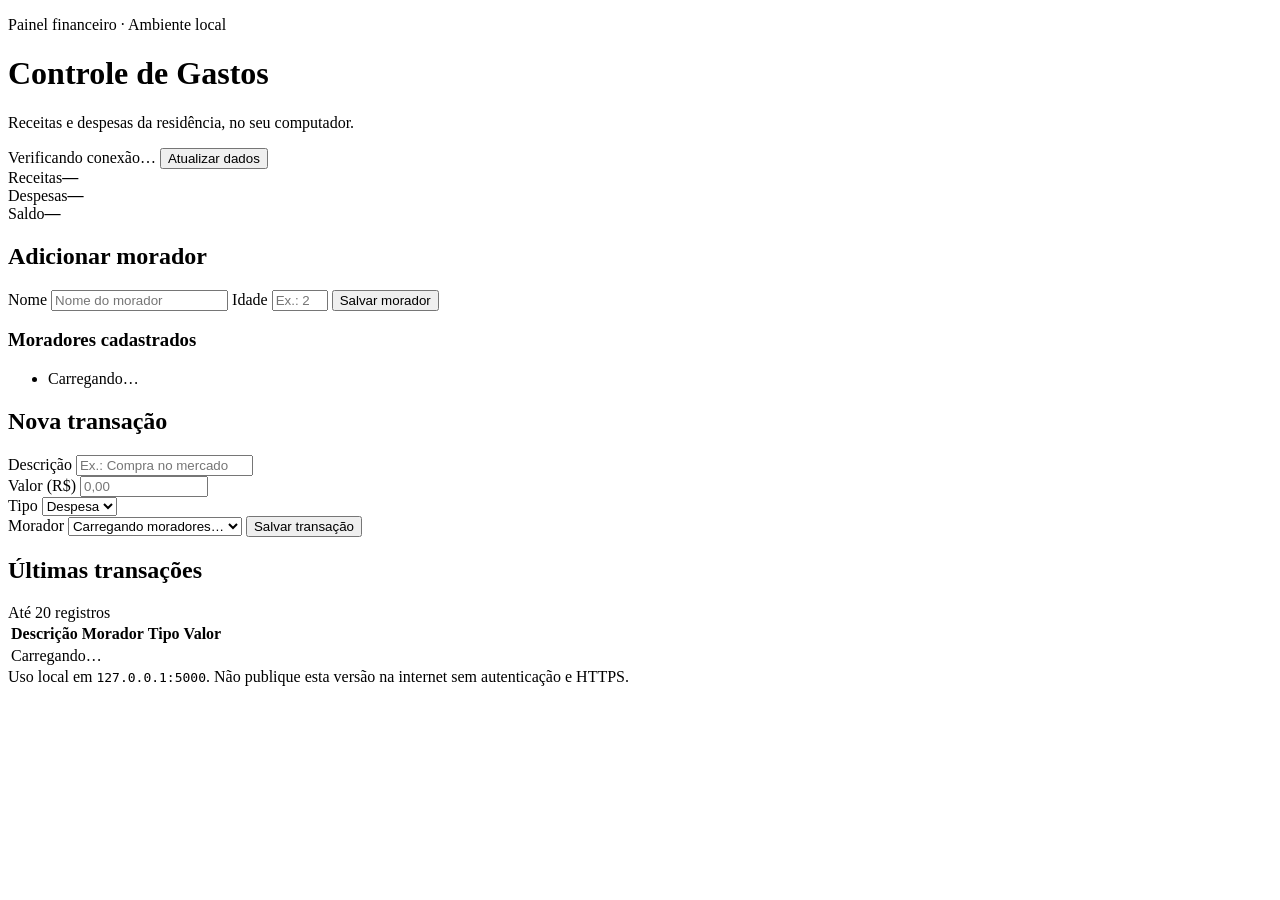
==== ControladorGastos/wwwroot/index.html @ 4b2939a7 "feat: add a working local browser dashboard for finances" ====
<!doctype html>
<html lang="pt-BR">
<head>
  <meta charset="UTF-8">
  <meta name="viewport" content="width=device-width, initial-scale=1">
  <meta name="color-scheme" content="light">
  <title>Controle de Gastos Residenciais</title>
  <link rel="stylesheet" href="/styles.css">
  <script src="/app.js" defer></script>
</head>
<body>
  <main class="shell">
    <header class="topbar">
      <div>
        <p class="eyebrow">Painel financeiro · Ambiente local</p>
        <h1>Controle de Gastos</h1>
        <p class="subtitle">Receitas e despesas da residência, no seu computador.</p>
      </div>
      <div class="connection">
        <span id="connection" class="status" role="status" aria-live="polite">Verificando conexão…</span>
        <button id="refresh" type="button" class="secondary">Atualizar dados</button>
      </div>
    </header>

    <p id="message" class="message" role="alert" hidden></p>

    <section class="metrics" aria-label="Resumo financeiro">
      <article class="metric"><span>Receitas</span><strong id="income">—</strong></article>
      <article class="metric"><span>Despesas</span><strong id="expenses">—</strong></article>
      <article class="metric"><span>Saldo</span><strong id="balance">—</strong></article>
    </section>

    <div class="columns">
      <section class="panel">
        <h2>Adicionar morador</h2>
        <form id="person-form">
          <label for="person-name">Nome</label>
          <input id="person-name" name="nome" maxlength="100" required placeholder="Nome do morador">
          <label for="person-age">Idade</label>
          <input id="person-age" name="idade" type="number" min="0" max="120" required placeholder="Ex.: 28">
          <button type="submit">Salvar morador</button>
        </form>
        <h3>Moradores cadastrados</h3>
        <ul id="people" class="people"><li>Carregando…</li></ul>
      </section>
      <section class="panel">
        <h2>Nova transação</h2>
        <form id="transaction-form">
          <label for="description">Descrição</label>
          <input id="description" name="descricao" maxlength="200" required placeholder="Ex.: Compra no mercado">
          <div class="form-grid">
            <div>
              <label for="amount">Valor (R$)</label>
              <input id="amount" name="valor" type="number" min="0.01" max="100000000" step="0.01" required placeholder="0,00">
            </div>
            <div>
              <label for="type">Tipo</label>
              <select id="type" name="tipo"><option value="DESPESA">Despesa</option><option value="RECEITA">Receita</option></select>
            </div>
          </div>
          <label for="person">Morador</label>
          <select id="person" name="pessoaId" required><option value="">Carregando moradores…</option></select>
          <button type="submit">Salvar transação</button>
        </form>
      </section>
    </div>

    <section class="panel history">
      <div class="section-heading"><h2>Últimas transações</h2><span>Até 20 registros</span></div>
      <div class="table-wrap">
        <table>
          <thead><tr><th>Descrição</th><th>Morador</th><th>Tipo</th><th>Valor</th></tr></thead>
          <tbody id="transactions"><tr><td colspan="4">Carregando…</td></tr></tbody>
        </table>
      </div>
    </section>
    <footer>Uso local em <code>127.0.0.1:5000</code>. Não publique esta versão na internet sem autenticação e HTTPS.</footer>
  </main>
</body>
</html>
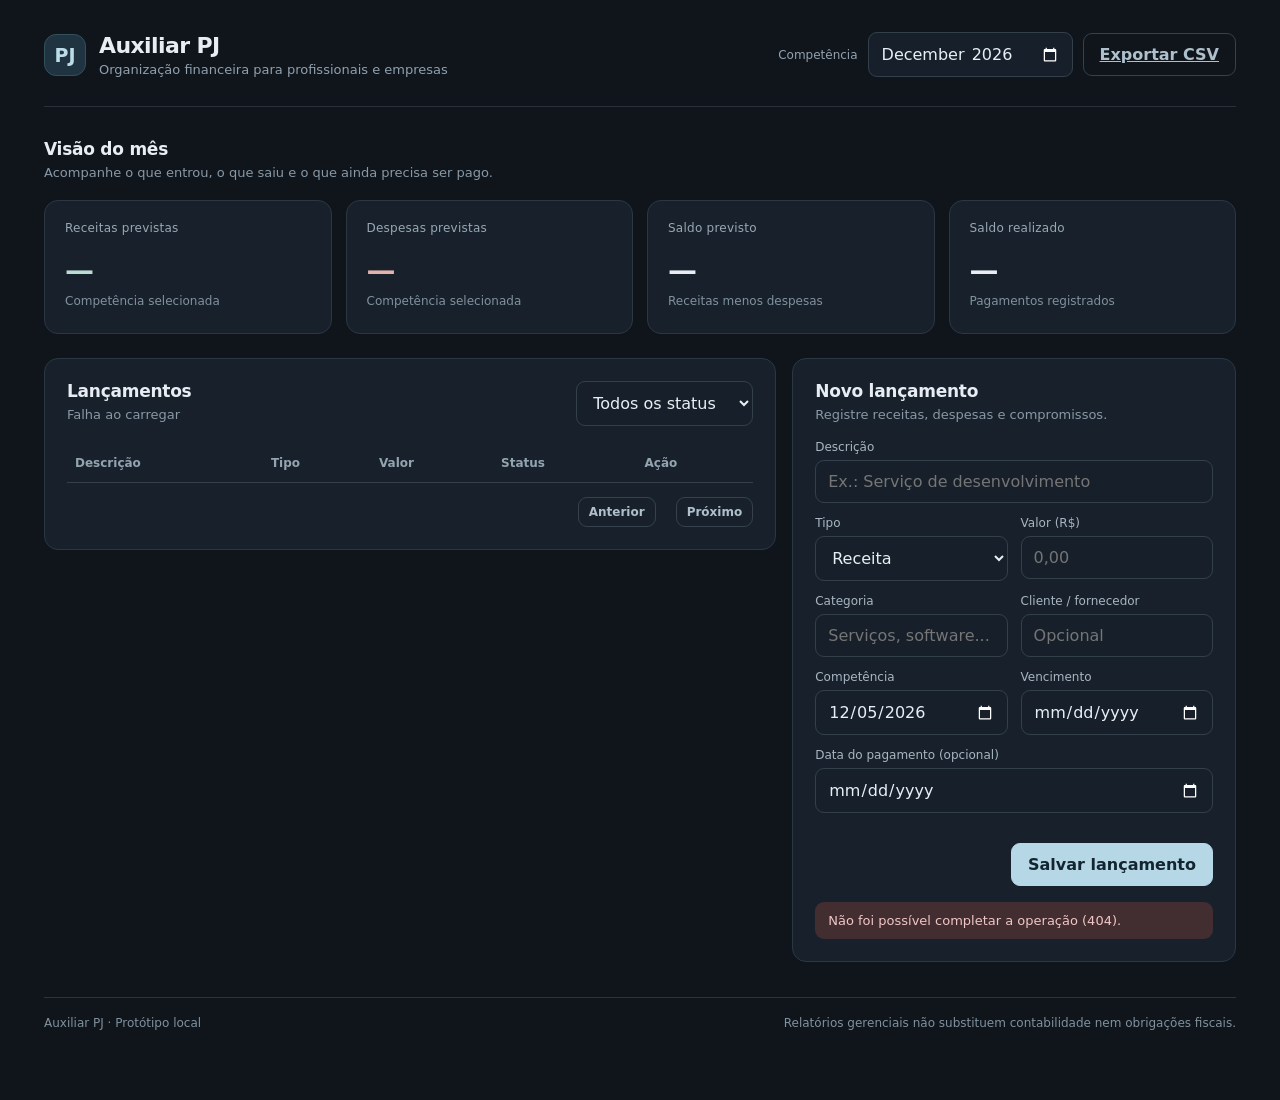
==== commit 6e1a2b86: "feat(pj): adicionar dashboard local responsivo" ====
--- a/ControladorGastos/wwwroot/index.html
+++ b/ControladorGastos/wwwroot/index.html
@@ -1,80 +1,230 @@
 <!doctype html>
 <html lang="pt-BR">
 <head>
-  <meta charset="UTF-8">
-  <meta name="viewport" content="width=device-width, initial-scale=1">
-  <meta name="color-scheme" content="light">
-  <title>Controle de Gastos Residenciais</title>
-  <link rel="stylesheet" href="/styles.css">
-  <script src="/app.js" defer></script>
+  <meta charset="utf-8" />
+  <meta name="viewport" content="width=device-width, initial-scale=1" />
+  <meta name="color-scheme" content="dark" />
+  <title>Auxiliar PJ | Gestão financeira</title>
+  <style>
+    :root { color-scheme: dark; font-family: Inter, "Segoe UI", system-ui, sans-serif;
+      background:#10151c; color:#e7edf2; }
+    * { box-sizing:border-box }
+    body { margin:0; min-height:100vh; }
+    button, input, select { font:inherit; }
+    button { cursor:pointer }
+    .shell { max-width:1240px; padding:32px 24px 70px; margin:auto; }
+    .top { display:flex; justify-content:space-between; gap:24px; align-items:center; flex-wrap:wrap; padding-bottom:29px; border-bottom:1px solid #29313b; }
+    .brand { display:flex; align-items:center; gap:13px; }
+    .mark { height:42px; width:42px; display:grid; place-items:center; border-radius:12px; font-size:19px; font-weight:800; color:#bcdce9; background:#203340; border:1px solid #33505d; }
+    h1 { font-size:22px; font-weight:650; margin:0; letter-spacing:-.6px; }
+    .sub { margin:4px 0 0; font-size:13px; color:#91a0ae; }
+    .controls { display:flex; gap:10px; flex-wrap:wrap; align-items:center; }
+    select, input { border:1px solid #33404c; border-radius:9px; background:#17202a; color:#e8eef5; padding:11px 12px; min-width:0; outline:none; }
+    select:focus, input:focus { border-color:#79a6bc; }
+    select { padding-right:20px; }
+    .btn { border:1px solid #385060; background:#22323d; color:#d5ebf5; padding:11px 16px; border-radius:9px; font-weight:600; }
+    .btn:hover { background:#2a4050; }
+    .btn.primary { background:#b5d7e6; color:#142532; border-color:#b5d7e6; }
+    .btn.primary:hover { background:#d2eaf5; }
+    .btn.ghost { background:transparent; border-color:#35414c; color:#aec0cc; }
+    .btn.small { padding:7px 10px; font-size:12px; white-space:nowrap; }
+    .intro { display:flex; justify-content:space-between; align-items:flex-start; gap:12px; flex-wrap:wrap; margin:32px 0 20px; }
+    h2 { font-size:17px; font-weight:620; margin:0; letter-spacing:-.25px; }
+    .hint { font-size:13px; color:#8898a6; margin:6px 0 0; }
+    .cards { display:grid; grid-template-columns:repeat(4,minmax(0,1fr)); gap:14px; }
+    .card { background:#18212b; border:1px solid #2c3742; border-radius:14px; padding:20px; min-height:134px; }
+    .eyebrow { font-size:12px; color:#97a8b5; letter-spacing:.02em; }
+    .amount { margin:18px 0 7px; font-size:clamp(20px,2.4vw,29px); font-weight:650; letter-spacing:-1px; font-variant-numeric:tabular-nums; word-break:break-word; }
+    .positive { color:#bbdcd1; }
+    .negative { color:#e1b2ae; }
+    .smallnote { color:#7f919f; font-size:12px; }
+    .layout { display:grid; grid-template-columns:1.65fr 1fr; gap:16px; margin-top:24px; align-items:start; }
+    .panel { background:#18212b; border:1px solid #2b3743; border-radius:14px; padding:22px; min-width:0; }
+    .panel-head { display:flex; align-items:start; justify-content:space-between; gap:12px; margin-bottom:18px; flex-wrap:wrap; }
+    .scroll { overflow-x:auto; }
+    table { width:100%; border-collapse:collapse; font-size:13px; }
+    th { text-align:left; color:#93a4b1; padding:12px 8px; font-size:12px; font-weight:550; border-bottom:1px solid #35404b; }
+    td { padding:15px 8px; border-bottom:1px solid #293440; vertical-align:middle; }
+    tbody tr:last-child td { border-bottom:0 }
+    .muted { font-size:12px; color:#92a1af; }
+    .desc { font-weight:590; }
+    .tag { padding:5px 9px; border:1px solid #40515e; border-radius:100px; display:inline-block; font-size:11px; color:#b1c5d0; }
+    .tag.pago { color:#afd8c6; border-color:#3e6457; }
+    .tag.atrasado { color:#e8b6b2; border-color:#72524e; }
+    .form { display:grid; grid-template-columns:1fr 1fr; gap:13px; }
+    .field { display:flex; flex-direction:column; gap:6px; min-width:0; }
+    .field label { font-size:12px; color:#a7b6c2; }
+    .field input, .field select { width:100%; }
+    .full { grid-column:1 / -1; }
+    .form-actions { display:flex; justify-content:flex-end; margin-top:17px; }
+    .empty { text-align:center; padding:42px 10px; color:#9aabb6; font-size:14px; }
+    .notice { margin-top:16px; padding:11px 13px; font-size:13px; border-radius:9px; background:#243340; color:#bcd9e8; display:none; }
+    .notice.error { display:block; background:#422d30; color:#f1c6c6; }
+    .notice.success { display:block; }
+    .footer { border-top:1px solid #283441; margin-top:35px; padding-top:18px; display:flex; justify-content:space-between; flex-wrap:wrap; gap:12px; color:#7f919e; font-size:12px; }
+    @media(max-width:900px) { .cards { grid-template-columns:repeat(2,1fr); } .layout { grid-template-columns:1fr; } }
+    @media(max-width:560px) { .shell { padding:20px 14px 50px; } .cards { grid-template-columns:1fr; } .form { grid-template-columns:1fr; } .top { align-items:stretch } .controls { justify-content:space-between; } }
+  </style>
 </head>
 <body>
   <main class="shell">
-    <header class="topbar">
-      <div>
-        <p class="eyebrow">Painel financeiro · Ambiente local</p>
-        <h1>Controle de Gastos</h1>
-        <p class="subtitle">Receitas e despesas da residência, no seu computador.</p>
-      </div>
-      <div class="connection">
-        <span id="connection" class="status" role="status" aria-live="polite">Verificando conexão…</span>
-        <button id="refresh" type="button" class="secondary">Atualizar dados</button>
+    <header class="top">
+      <div class="brand"><div class="mark">PJ</div><div>
+        <h1>Auxiliar PJ</h1><p class="sub">Organização financeira para profissionais e empresas</p>
+      </div></div>
+      <div class="controls">
+        <label class="muted" for="periodo">Competência</label>
+        <input id="periodo" type="month" aria-label="Mês de competência" />
+        <a class="btn ghost" id="exportar" href="/api/pj/exportar.csv">Exportar CSV</a>
       </div>
     </header>
 
-    <p id="message" class="message" role="alert" hidden></p>
-
-    <section class="metrics" aria-label="Resumo financeiro">
-      <article class="metric"><span>Receitas</span><strong id="income">—</strong></article>
-      <article class="metric"><span>Despesas</span><strong id="expenses">—</strong></article>
-      <article class="metric"><span>Saldo</span><strong id="balance">—</strong></article>
+    <div class="intro"><div><h2>Visão do mês</h2><p class="hint">Acompanhe o que entrou, o que saiu e o que ainda precisa ser pago.</p></div></div>
+    <section class="cards" aria-label="Indicadores financeiros">
+      <div class="card"><div class="eyebrow">Receitas previstas</div><div id="receitas" class="amount positive">—</div><div class="smallnote">Competência selecionada</div></div>
+      <div class="card"><div class="eyebrow">Despesas previstas</div><div id="despesas" class="amount negative">—</div><div class="smallnote">Competência selecionada</div></div>
+      <div class="card"><div class="eyebrow">Saldo previsto</div><div id="saldo" class="amount">—</div><div class="smallnote">Receitas menos despesas</div></div>
+      <div class="card"><div class="eyebrow">Saldo realizado</div><div id="realizado" class="amount">—</div><div id="pendencias" class="smallnote">Pagamentos registrados</div></div>
     </section>
 
-    <div class="columns">
-      <section class="panel">
-        <h2>Adicionar morador</h2>
-        <form id="person-form">
-          <label for="person-name">Nome</label>
-          <input id="person-name" name="nome" maxlength="100" required placeholder="Nome do morador">
-          <label for="person-age">Idade</label>
-          <input id="person-age" name="idade" type="number" min="0" max="120" required placeholder="Ex.: 28">
-          <button type="submit">Salvar morador</button>
+    <section class="layout">
+      <article class="panel">
+        <div class="panel-head"><div><h2>Lançamentos</h2><p class="hint" id="contagem">Carregando...</p></div>
+          <select id="filtro" aria-label="Filtrar lançamentos">
+            <option value="">Todos os status</option>
+            <option value="PENDENTE">Pendentes</option>
+            <option value="ATRASADO">Atrasados</option>
+            <option value="PAGO">Pagos</option>
+          </select>
+        </div>
+        <div class="scroll">
+          <table>
+            <thead><tr><th>Descrição</th><th>Tipo</th><th>Valor</th><th>Status</th><th>Ação</th></tr></thead>
+            <tbody id="tabela"></tbody>
+          </table>
+        </div>
+        <div id="vazio" class="empty" hidden>Nenhum lançamento neste período.</div>
+        <div class="controls" style="justify-content:flex-end;margin-top:14px">
+          <button id="anterior" class="btn small ghost" type="button">Anterior</button>
+          <span class="muted" id="paginacao"></span>
+          <button id="proximo" class="btn small ghost" type="button">Próximo</button>
+        </div>
+      </article>
+
+      <article class="panel">
+        <div class="panel-head"><div><h2>Novo lançamento</h2><p class="hint">Registre receitas, despesas e compromissos.</p></div></div>
+        <form id="form" class="form">
+          <div class="field full"><label for="descricao">Descrição</label><input id="descricao" maxlength="200" required placeholder="Ex.: Serviço de desenvolvimento" /></div>
+          <div class="field"><label for="tipo">Tipo</label><select id="tipo"><option value="RECEITA">Receita</option><option value="DESPESA">Despesa</option></select></div>
+          <div class="field"><label for="valor">Valor (R$)</label><input id="valor" type="number" step="0.01" min="0.01" max="100000000" required placeholder="0,00" /></div>
+          <div class="field"><label for="categoria">Categoria</label><input id="categoria" maxlength="80" required placeholder="Serviços, software..." /></div>
+          <div class="field"><label for="contraparte">Cliente / fornecedor</label><input id="contraparte" maxlength="120" placeholder="Opcional" /></div>
+          <div class="field"><label for="competencia">Competência</label><input id="competencia" type="date" required /></div>
+          <div class="field"><label for="vencimento">Vencimento</label><input id="vencimento" type="date" /></div>
+          <div class="field full"><label for="pagamento">Data do pagamento (opcional)</label><input id="pagamento" type="date" /></div>
+          <div class="form-actions full"><button class="btn primary" type="submit">Salvar lançamento</button></div>
         </form>
-        <h3>Moradores cadastrados</h3>
-        <ul id="people" class="people"><li>Carregando…</li></ul>
-      </section>
-      <section class="panel">
-        <h2>Nova transação</h2>
-        <form id="transaction-form">
-          <label for="description">Descrição</label>
-          <input id="description" name="descricao" maxlength="200" required placeholder="Ex.: Compra no mercado">
-          <div class="form-grid">
-            <div>
-              <label for="amount">Valor (R$)</label>
-              <input id="amount" name="valor" type="number" min="0.01" max="100000000" step="0.01" required placeholder="0,00">
-            </div>
-            <div>
-              <label for="type">Tipo</label>
-              <select id="type" name="tipo"><option value="DESPESA">Despesa</option><option value="RECEITA">Receita</option></select>
-            </div>
-          </div>
-          <label for="person">Morador</label>
-          <select id="person" name="pessoaId" required><option value="">Carregando moradores…</option></select>
-          <button type="submit">Salvar transação</button>
-        </form>
-      </section>
-    </div>
-
-    <section class="panel history">
-      <div class="section-heading"><h2>Últimas transações</h2><span>Até 20 registros</span></div>
-      <div class="table-wrap">
-        <table>
-          <thead><tr><th>Descrição</th><th>Morador</th><th>Tipo</th><th>Valor</th></tr></thead>
-          <tbody id="transactions"><tr><td colspan="4">Carregando…</td></tr></tbody>
-        </table>
-      </div>
+        <div id="notice" class="notice" role="status" aria-live="polite"></div>
+      </article>
     </section>
-    <footer>Uso local em <code>127.0.0.1:5000</code>. Não publique esta versão na internet sem autenticação e HTTPS.</footer>
+
+    <footer class="footer"><span>Auxiliar PJ · Protótipo local</span><span>Relatórios gerenciais não substituem contabilidade nem obrigações fiscais.</span></footer>
   </main>
+  <script>
+    (() => {
+      const $ = id => document.getElementById(id);
+      const money = value => new Intl.NumberFormat('pt-BR', {style:'currency',currency:'BRL'}).format(Number(value || 0));
+      const today = new Date();
+      const localDate = new Date(today.getTime() - today.getTimezoneOffset() * 60000).toISOString().slice(0, 10);
+      $('periodo').value = localDate.slice(0, 7);
+      $('competencia').value = localDate;
+      let page = 1, total = 0, limit = 10;
+      const period = () => { const [ano, mes] = $('periodo').value.split('-'); return {ano, mes}; };
+      const qs = () => { const {ano, mes} = period(); return new URLSearchParams({ano, mes}); };
+      function notify(message, error=false) {
+        const el=$('notice'); el.textContent=message; el.className='notice '+(error?'error':'success');
+      }
+      async function request(url, options) {
+        const res = await fetch(url, options);
+        if (!res.ok) {
+          const body = await res.json().catch(() => ({}));
+          throw new Error(body.error || 'Não foi possível completar a operação ('+res.status+').');
+        }
+        if (res.status===204) return null;
+        return res.json();
+      }
+      function cell(tr, text, cls='') {
+        const td=document.createElement('td'); td.textContent=String(text??''); if(cls) td.className=cls; tr.append(td); return td;
+      }
+      function row(item) {
+        const tr=document.createElement('tr');
+        const descr=cell(tr,item.descricao,'desc');
+        if(item.contraparte) {
+          const sub=document.createElement('div'); sub.className='muted'; sub.textContent=item.contraparte; descr.append(sub);
+        }
+        cell(tr,item.tipo==='RECEITA'?'Receita':'Despesa');
+        cell(tr,money(item.valor));
+        const status=cell(tr,'');
+        const tag=document.createElement('span'); tag.className='tag '+item.status.toLowerCase(); tag.textContent=item.status; status.append(tag);
+        const action=cell(tr,'');
+        const btn=document.createElement('button'); btn.type='button'; btn.className='btn small ghost';
+        btn.textContent=item.status==='PAGO'?'Reabrir':'Marcar pago';
+        btn.addEventListener('click',async()=>{
+          btn.disabled=true;
+          try {
+            await request('/api/pj/lancamentos/'+item.id+'/pagamento',{
+              method:'PUT',headers:{'Content-Type':'application/json'},
+              body:JSON.stringify({dataPagamento:item.status==='PAGO'?null:localDate})
+            });
+            await load();
+          }catch(e){notify(e.message,true);}finally{btn.disabled=false;}
+        });
+        action.append(btn);
+        return tr;
+      }
+      async function load(){
+        try {
+          const filter=$('filtro').value, params=qs(); params.set('page',page); params.set('limit',limit);
+          if(filter) params.set('status',filter);
+          const [summary,data]=await Promise.all([
+            request('/api/pj/resumo?'+qs()),request('/api/pj/lancamentos?'+params)
+          ]);
+          $('receitas').textContent=money(summary.receitasPrevistas);
+          $('despesas').textContent=money(summary.despesasPrevistas);
+          $('saldo').textContent=money(summary.saldoPrevisto);
+          $('realizado').textContent=money(summary.saldoRealizado);
+          $('pendencias').textContent=summary.quantidadeAtrasada+' compromisso(s) em atraso';
+          total=data.total;
+          $('tabela').replaceChildren(...data.items.map(row));
+          $('contagem').textContent=total+' lançamento(s) encontrado(s)';
+          $('vazio').hidden=total!==0;
+          $('anterior').disabled=page<=1;
+          $('proximo').disabled=page*limit>=total;
+          $('paginacao').textContent='Página '+page+' de '+Math.max(1,Math.ceil(total/limit));
+          $('exportar').href='/api/pj/exportar.csv?'+qs();
+        }catch(e){notify(e.message,true);$('contagem').textContent='Falha ao carregar';}
+      }
+      $('periodo').addEventListener('change',()=>{page=1; load();});
+      $('filtro').addEventListener('change',()=>{page=1; load();});
+      $('anterior').addEventListener('click',()=>{if(page>1){page--;load();}});
+      $('proximo').addEventListener('click',()=>{if(page*limit<total){page++;load();}});
+      $('form').addEventListener('submit',async e=>{
+        e.preventDefault();
+        const btn=e.submitter; btn.disabled=true;
+        const body={
+          descricao:$('descricao').value, tipo:$('tipo').value,
+          categoria:$('categoria').value,contraparte:$('contraparte').value,
+          valor:Number($('valor').value), competencia:$('competencia').value,
+          vencimento:$('vencimento').value||null, dataPagamento:$('pagamento').value||null
+        };
+        try{
+          await request('/api/pj/lancamentos',{method:'POST',headers:{'Content-Type':'application/json'},body:JSON.stringify(body)});
+          $('form').reset(); $('competencia').value=localDate; page=1;
+          notify('Lançamento salvo com sucesso.'); await load();
+        }catch(error){notify(error.message,true);}finally{btn.disabled=false;}
+      });
+      load();
+    })();
+  </script>
 </body>
-</html>+</html>
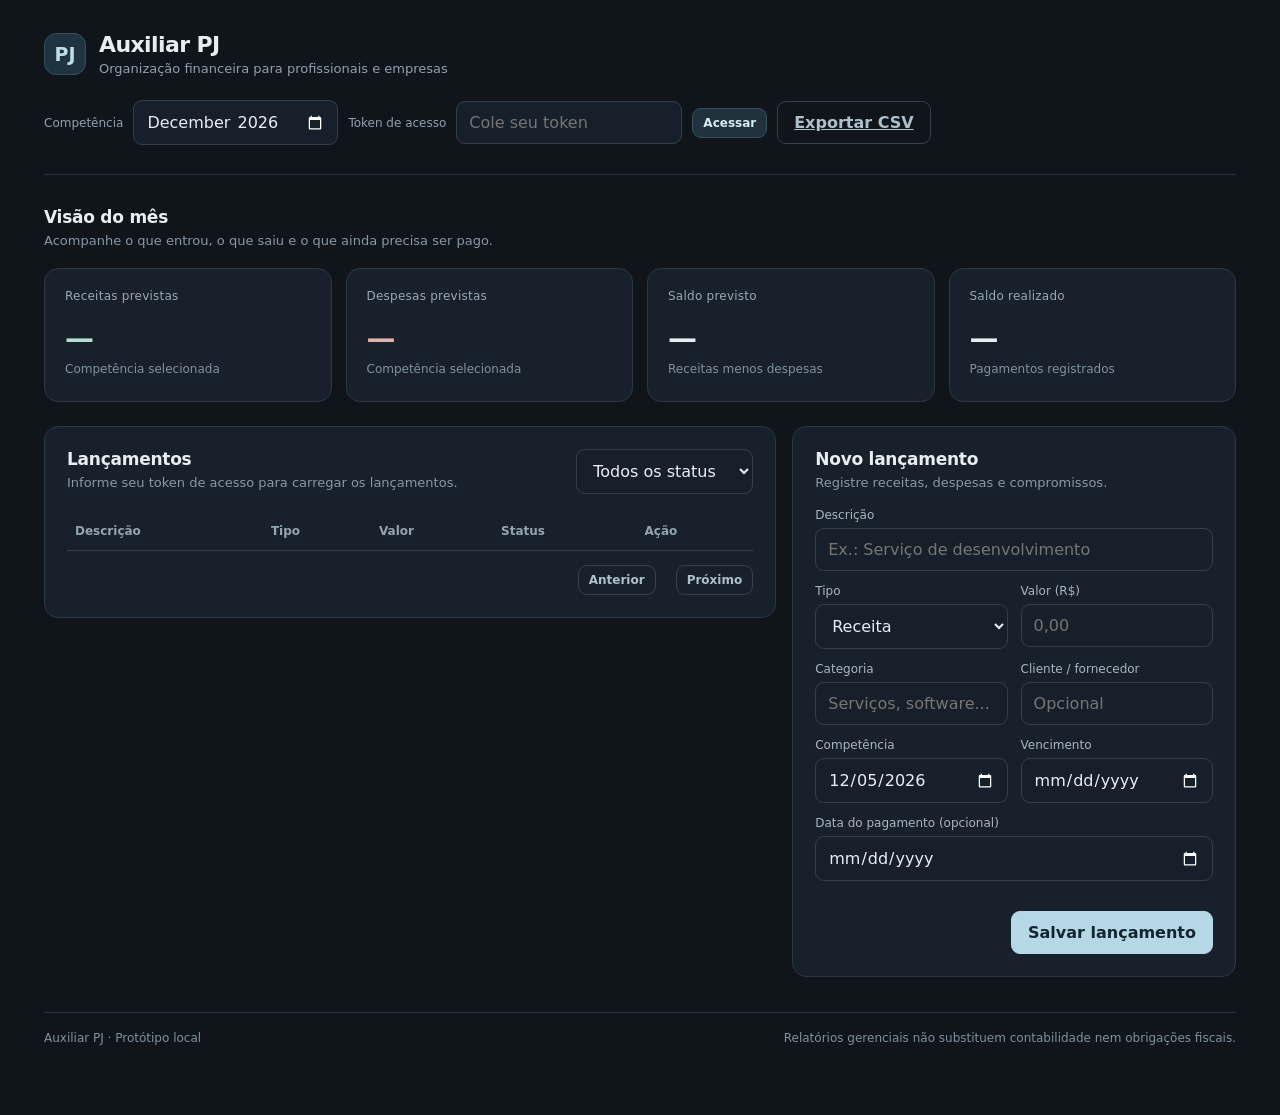
==== commit ac72cb5c: "feat: authorize finance dashboard requests with in-memory token" ====
--- a/ControladorGastos/wwwroot/index.html
+++ b/ControladorGastos/wwwroot/index.html
@@ -75,6 +75,9 @@
       <div class="controls">
         <label class="muted" for="periodo">Competência</label>
         <input id="periodo" type="month" aria-label="Mês de competência" />
+        <label class="muted" for="access-token">Token de acesso</label>
+        <input id="access-token" type="password" autocomplete="off" placeholder="Cole seu token" aria-label="Token de acesso" />
+        <button id="authorize" class="btn small" type="button">Acessar</button>
         <a class="btn ghost" id="exportar" href="/api/pj/exportar.csv">Exportar CSV</a>
       </div>
     </header>
@@ -139,13 +142,18 @@
       $('periodo').value = localDate.slice(0, 7);
       $('competencia').value = localDate;
       let page = 1, total = 0, limit = 10;
+      let accessToken = ''; // Apenas em memória; nunca salvo em localStorage.
       const period = () => { const [ano, mes] = $('periodo').value.split('-'); return {ano, mes}; };
       const qs = () => { const {ano, mes} = period(); return new URLSearchParams({ano, mes}); };
       function notify(message, error=false) {
         const el=$('notice'); el.textContent=message; el.className='notice '+(error?'error':'success');
       }
       async function request(url, options) {
-        const res = await fetch(url, options);
+        if (!accessToken) throw new Error('Informe o token de acesso antes de continuar.');
+        const res = await fetch(url, {
+          ...options,
+          headers: { ...(options?.headers || {}), Authorization: 'Bearer ' + accessToken }
+        });
         if (!res.ok) {
           const body = await res.json().catch(() => ({}));
           throw new Error(body.error || 'Não foi possível completar a operação ('+res.status+').');
@@ -174,7 +182,7 @@
           try {
             await request('/api/pj/lancamentos/'+item.id+'/pagamento',{
               method:'PUT',headers:{'Content-Type':'application/json'},
-              body:JSON.stringify({dataPagamento:item.status==='PAGO'?null:localDate})
+              body:JSON.stringify({dataPagamento:item.status==='PAGO'?null:(localDate+'T00:00:00')})
             });
             await load();
           }catch(e){notify(e.message,true);}finally{btn.disabled=false;}
@@ -204,6 +212,32 @@
           $('exportar').href='/api/pj/exportar.csv?'+qs();
         }catch(e){notify(e.message,true);$('contagem').textContent='Falha ao carregar';}
       }
+      $('authorize').addEventListener('click', () => {
+        accessToken = $('access-token').value.trim();
+        $('access-token').value = '';
+        if (!accessToken) { notify('Informe um token de acesso válido.', true); return; }
+        page = 1;
+        load();
+      });
+      $('access-token').addEventListener('keydown', event => {
+        if (event.key === 'Enter') { event.preventDefault(); $('authorize').click(); }
+      });
+      $('exportar').addEventListener('click', async event => {
+        event.preventDefault();
+        if (!accessToken) { notify('Informe o token antes de exportar.', true); return; }
+        try {
+          const response = await fetch($('exportar').href, { headers: { Authorization: 'Bearer ' + accessToken } });
+          if (!response.ok) throw new Error('Exportação não autorizada (' + response.status + ').');
+          const fileUrl = URL.createObjectURL(await response.blob());
+          const anchor = document.createElement('a');
+          anchor.href = fileUrl;
+          anchor.download = 'lancamentos-pj.csv';
+          document.body.append(anchor);
+          anchor.click();
+          anchor.remove();
+          setTimeout(() => URL.revokeObjectURL(fileUrl), 1000);
+        } catch (error) { notify(error.message, true); }
+      });
       $('periodo').addEventListener('change',()=>{page=1; load();});
       $('filtro').addEventListener('change',()=>{page=1; load();});
       $('anterior').addEventListener('click',()=>{if(page>1){page--;load();}});
@@ -214,8 +248,9 @@
         const body={
           descricao:$('descricao').value, tipo:$('tipo').value,
           categoria:$('categoria').value,contraparte:$('contraparte').value,
-          valor:Number($('valor').value), competencia:$('competencia').value,
-          vencimento:$('vencimento').value||null, dataPagamento:$('pagamento').value||null
+          valor:Number($('valor').value), competencia:$('competencia').value+'T00:00:00',
+          vencimento:$('vencimento').value?$('vencimento').value+'T00:00:00':null,
+          dataPagamento:$('pagamento').value?$('pagamento').value+'T00:00:00':null
         };
         try{
           await request('/api/pj/lancamentos',{method:'POST',headers:{'Content-Type':'application/json'},body:JSON.stringify(body)});
@@ -223,7 +258,7 @@
           notify('Lançamento salvo com sucesso.'); await load();
         }catch(error){notify(error.message,true);}finally{btn.disabled=false;}
       });
-      load();
+      $('contagem').textContent = 'Informe seu token de acesso para carregar os lançamentos.';
     })();
   </script>
 </body>
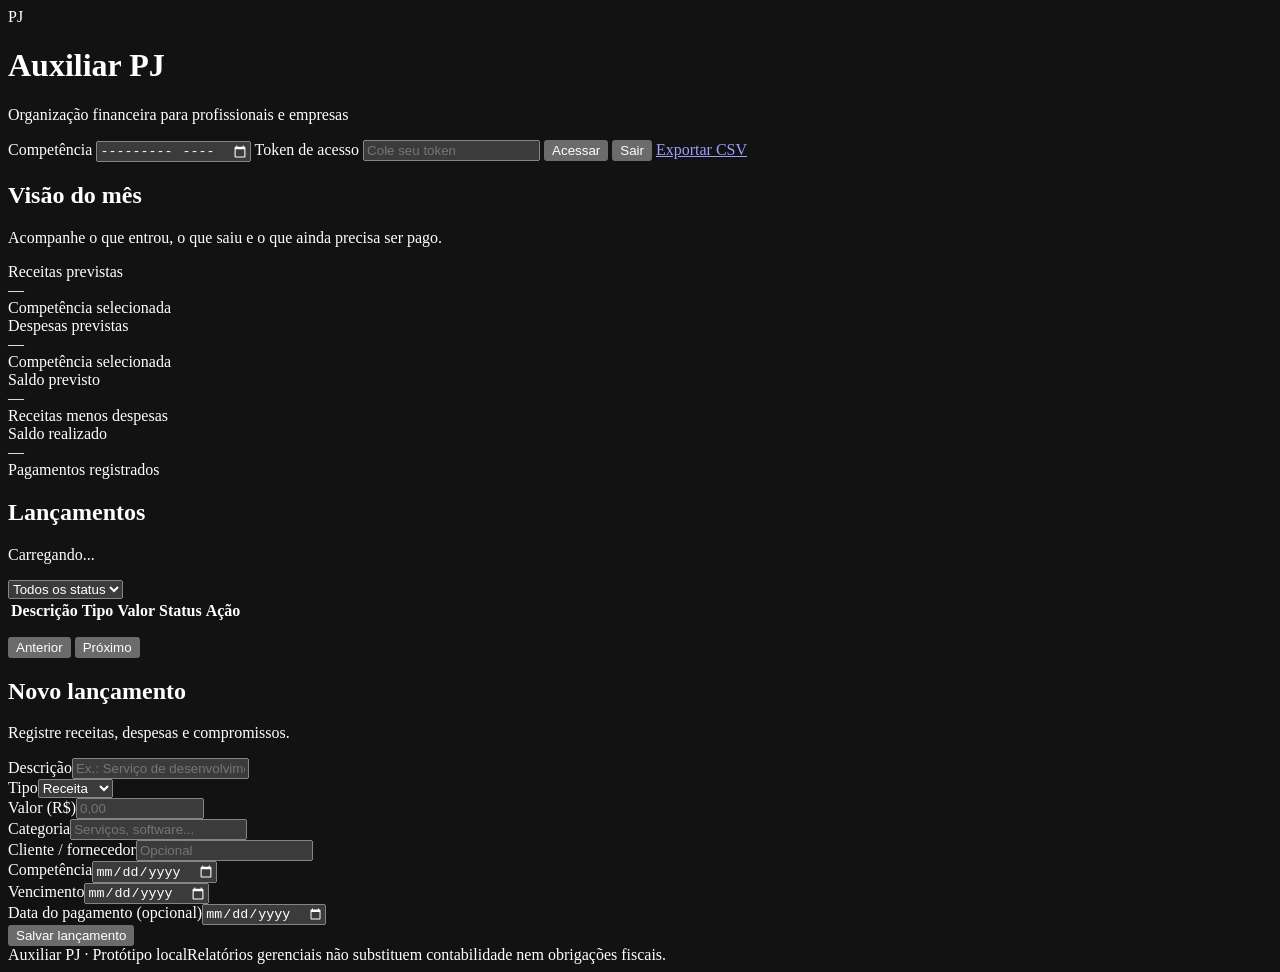
==== commit 823f8443: "fix(ui): sessão local, datas dinâmicas e requisições concorrentes" ====
--- a/ControladorGastos/wwwroot/index.html
+++ b/ControladorGastos/wwwroot/index.html
@@ -5,66 +5,7 @@
   <meta name="viewport" content="width=device-width, initial-scale=1" />
   <meta name="color-scheme" content="dark" />
   <title>Auxiliar PJ | Gestão financeira</title>
-  <style>
-    :root { color-scheme: dark; font-family: Inter, "Segoe UI", system-ui, sans-serif;
-      background:#10151c; color:#e7edf2; }
-    * { box-sizing:border-box }
-    body { margin:0; min-height:100vh; }
-    button, input, select { font:inherit; }
-    button { cursor:pointer }
-    .shell { max-width:1240px; padding:32px 24px 70px; margin:auto; }
-    .top { display:flex; justify-content:space-between; gap:24px; align-items:center; flex-wrap:wrap; padding-bottom:29px; border-bottom:1px solid #29313b; }
-    .brand { display:flex; align-items:center; gap:13px; }
-    .mark { height:42px; width:42px; display:grid; place-items:center; border-radius:12px; font-size:19px; font-weight:800; color:#bcdce9; background:#203340; border:1px solid #33505d; }
-    h1 { font-size:22px; font-weight:650; margin:0; letter-spacing:-.6px; }
-    .sub { margin:4px 0 0; font-size:13px; color:#91a0ae; }
-    .controls { display:flex; gap:10px; flex-wrap:wrap; align-items:center; }
-    select, input { border:1px solid #33404c; border-radius:9px; background:#17202a; color:#e8eef5; padding:11px 12px; min-width:0; outline:none; }
-    select:focus, input:focus { border-color:#79a6bc; }
-    select { padding-right:20px; }
-    .btn { border:1px solid #385060; background:#22323d; color:#d5ebf5; padding:11px 16px; border-radius:9px; font-weight:600; }
-    .btn:hover { background:#2a4050; }
-    .btn.primary { background:#b5d7e6; color:#142532; border-color:#b5d7e6; }
-    .btn.primary:hover { background:#d2eaf5; }
-    .btn.ghost { background:transparent; border-color:#35414c; color:#aec0cc; }
-    .btn.small { padding:7px 10px; font-size:12px; white-space:nowrap; }
-    .intro { display:flex; justify-content:space-between; align-items:flex-start; gap:12px; flex-wrap:wrap; margin:32px 0 20px; }
-    h2 { font-size:17px; font-weight:620; margin:0; letter-spacing:-.25px; }
-    .hint { font-size:13px; color:#8898a6; margin:6px 0 0; }
-    .cards { display:grid; grid-template-columns:repeat(4,minmax(0,1fr)); gap:14px; }
-    .card { background:#18212b; border:1px solid #2c3742; border-radius:14px; padding:20px; min-height:134px; }
-    .eyebrow { font-size:12px; color:#97a8b5; letter-spacing:.02em; }
-    .amount { margin:18px 0 7px; font-size:clamp(20px,2.4vw,29px); font-weight:650; letter-spacing:-1px; font-variant-numeric:tabular-nums; word-break:break-word; }
-    .positive { color:#bbdcd1; }
-    .negative { color:#e1b2ae; }
-    .smallnote { color:#7f919f; font-size:12px; }
-    .layout { display:grid; grid-template-columns:1.65fr 1fr; gap:16px; margin-top:24px; align-items:start; }
-    .panel { background:#18212b; border:1px solid #2b3743; border-radius:14px; padding:22px; min-width:0; }
-    .panel-head { display:flex; align-items:start; justify-content:space-between; gap:12px; margin-bottom:18px; flex-wrap:wrap; }
-    .scroll { overflow-x:auto; }
-    table { width:100%; border-collapse:collapse; font-size:13px; }
-    th { text-align:left; color:#93a4b1; padding:12px 8px; font-size:12px; font-weight:550; border-bottom:1px solid #35404b; }
-    td { padding:15px 8px; border-bottom:1px solid #293440; vertical-align:middle; }
-    tbody tr:last-child td { border-bottom:0 }
-    .muted { font-size:12px; color:#92a1af; }
-    .desc { font-weight:590; }
-    .tag { padding:5px 9px; border:1px solid #40515e; border-radius:100px; display:inline-block; font-size:11px; color:#b1c5d0; }
-    .tag.pago { color:#afd8c6; border-color:#3e6457; }
-    .tag.atrasado { color:#e8b6b2; border-color:#72524e; }
-    .form { display:grid; grid-template-columns:1fr 1fr; gap:13px; }
-    .field { display:flex; flex-direction:column; gap:6px; min-width:0; }
-    .field label { font-size:12px; color:#a7b6c2; }
-    .field input, .field select { width:100%; }
-    .full { grid-column:1 / -1; }
-    .form-actions { display:flex; justify-content:flex-end; margin-top:17px; }
-    .empty { text-align:center; padding:42px 10px; color:#9aabb6; font-size:14px; }
-    .notice { margin-top:16px; padding:11px 13px; font-size:13px; border-radius:9px; background:#243340; color:#bcd9e8; display:none; }
-    .notice.error { display:block; background:#422d30; color:#f1c6c6; }
-    .notice.success { display:block; }
-    .footer { border-top:1px solid #283441; margin-top:35px; padding-top:18px; display:flex; justify-content:space-between; flex-wrap:wrap; gap:12px; color:#7f919e; font-size:12px; }
-    @media(max-width:900px) { .cards { grid-template-columns:repeat(2,1fr); } .layout { grid-template-columns:1fr; } }
-    @media(max-width:560px) { .shell { padding:20px 14px 50px; } .cards { grid-template-columns:1fr; } .form { grid-template-columns:1fr; } .top { align-items:stretch } .controls { justify-content:space-between; } }
-  </style>
+  <link rel="stylesheet" href="/css/styles.css">
 </head>
 <body>
   <main class="shell">
@@ -78,6 +19,7 @@
         <label class="muted" for="access-token">Token de acesso</label>
         <input id="access-token" type="password" autocomplete="off" placeholder="Cole seu token" aria-label="Token de acesso" />
         <button id="authorize" class="btn small" type="button">Acessar</button>
+        <button id="logout" class="btn small ghost" type="button">Sair</button>
         <a class="btn ghost" id="exportar" href="/api/pj/exportar.csv">Exportar CSV</a>
       </div>
     </header>
@@ -115,7 +57,7 @@
       </article>
 
       <article class="panel">
-        <div class="panel-head"><div><h2>Novo lançamento</h2><p class="hint">Registre receitas, despesas e compromissos.</p></div></div>
+        <div class="panel-head"><div><h2 id="form-title">Novo lançamento</h2><p class="hint">Registre receitas, despesas e compromissos.</p></div></div>
         <form id="form" class="form">
           <div class="field full"><label for="descricao">Descrição</label><input id="descricao" maxlength="200" required placeholder="Ex.: Serviço de desenvolvimento" /></div>
           <div class="field"><label for="tipo">Tipo</label><select id="tipo"><option value="RECEITA">Receita</option><option value="DESPESA">Despesa</option></select></div>
@@ -125,7 +67,7 @@
           <div class="field"><label for="competencia">Competência</label><input id="competencia" type="date" required /></div>
           <div class="field"><label for="vencimento">Vencimento</label><input id="vencimento" type="date" /></div>
           <div class="field full"><label for="pagamento">Data do pagamento (opcional)</label><input id="pagamento" type="date" /></div>
-          <div class="form-actions full"><button class="btn primary" type="submit">Salvar lançamento</button></div>
+          <div class="form-actions full"><button id="cancel-edit" class="btn ghost" type="button" hidden>Cancelar edição</button><button id="save" class="btn primary" type="submit">Salvar lançamento</button></div>
         </form>
         <div id="notice" class="notice" role="status" aria-live="polite"></div>
       </article>
@@ -133,133 +75,7 @@
 
     <footer class="footer"><span>Auxiliar PJ · Protótipo local</span><span>Relatórios gerenciais não substituem contabilidade nem obrigações fiscais.</span></footer>
   </main>
-  <script>
-    (() => {
-      const $ = id => document.getElementById(id);
-      const money = value => new Intl.NumberFormat('pt-BR', {style:'currency',currency:'BRL'}).format(Number(value || 0));
-      const today = new Date();
-      const localDate = new Date(today.getTime() - today.getTimezoneOffset() * 60000).toISOString().slice(0, 10);
-      $('periodo').value = localDate.slice(0, 7);
-      $('competencia').value = localDate;
-      let page = 1, total = 0, limit = 10;
-      let accessToken = ''; // Apenas em memória; nunca salvo em localStorage.
-      const period = () => { const [ano, mes] = $('periodo').value.split('-'); return {ano, mes}; };
-      const qs = () => { const {ano, mes} = period(); return new URLSearchParams({ano, mes}); };
-      function notify(message, error=false) {
-        const el=$('notice'); el.textContent=message; el.className='notice '+(error?'error':'success');
-      }
-      async function request(url, options) {
-        if (!accessToken) throw new Error('Informe o token de acesso antes de continuar.');
-        const res = await fetch(url, {
-          ...options,
-          headers: { ...(options?.headers || {}), Authorization: 'Bearer ' + accessToken }
-        });
-        if (!res.ok) {
-          const body = await res.json().catch(() => ({}));
-          throw new Error(body.error || 'Não foi possível completar a operação ('+res.status+').');
-        }
-        if (res.status===204) return null;
-        return res.json();
-      }
-      function cell(tr, text, cls='') {
-        const td=document.createElement('td'); td.textContent=String(text??''); if(cls) td.className=cls; tr.append(td); return td;
-      }
-      function row(item) {
-        const tr=document.createElement('tr');
-        const descr=cell(tr,item.descricao,'desc');
-        if(item.contraparte) {
-          const sub=document.createElement('div'); sub.className='muted'; sub.textContent=item.contraparte; descr.append(sub);
-        }
-        cell(tr,item.tipo==='RECEITA'?'Receita':'Despesa');
-        cell(tr,money(item.valor));
-        const status=cell(tr,'');
-        const tag=document.createElement('span'); tag.className='tag '+item.status.toLowerCase(); tag.textContent=item.status; status.append(tag);
-        const action=cell(tr,'');
-        const btn=document.createElement('button'); btn.type='button'; btn.className='btn small ghost';
-        btn.textContent=item.status==='PAGO'?'Reabrir':'Marcar pago';
-        btn.addEventListener('click',async()=>{
-          btn.disabled=true;
-          try {
-            await request('/api/pj/lancamentos/'+item.id+'/pagamento',{
-              method:'PUT',headers:{'Content-Type':'application/json'},
-              body:JSON.stringify({dataPagamento:item.status==='PAGO'?null:(localDate+'T00:00:00')})
-            });
-            await load();
-          }catch(e){notify(e.message,true);}finally{btn.disabled=false;}
-        });
-        action.append(btn);
-        return tr;
-      }
-      async function load(){
-        try {
-          const filter=$('filtro').value, params=qs(); params.set('page',page); params.set('limit',limit);
-          if(filter) params.set('status',filter);
-          const [summary,data]=await Promise.all([
-            request('/api/pj/resumo?'+qs()),request('/api/pj/lancamentos?'+params)
-          ]);
-          $('receitas').textContent=money(summary.receitasPrevistas);
-          $('despesas').textContent=money(summary.despesasPrevistas);
-          $('saldo').textContent=money(summary.saldoPrevisto);
-          $('realizado').textContent=money(summary.saldoRealizado);
-          $('pendencias').textContent=summary.quantidadeAtrasada+' compromisso(s) em atraso';
-          total=data.total;
-          $('tabela').replaceChildren(...data.items.map(row));
-          $('contagem').textContent=total+' lançamento(s) encontrado(s)';
-          $('vazio').hidden=total!==0;
-          $('anterior').disabled=page<=1;
-          $('proximo').disabled=page*limit>=total;
-          $('paginacao').textContent='Página '+page+' de '+Math.max(1,Math.ceil(total/limit));
-          $('exportar').href='/api/pj/exportar.csv?'+qs();
-        }catch(e){notify(e.message,true);$('contagem').textContent='Falha ao carregar';}
-      }
-      $('authorize').addEventListener('click', () => {
-        accessToken = $('access-token').value.trim();
-        $('access-token').value = '';
-        if (!accessToken) { notify('Informe um token de acesso válido.', true); return; }
-        page = 1;
-        load();
-      });
-      $('access-token').addEventListener('keydown', event => {
-        if (event.key === 'Enter') { event.preventDefault(); $('authorize').click(); }
-      });
-      $('exportar').addEventListener('click', async event => {
-        event.preventDefault();
-        if (!accessToken) { notify('Informe o token antes de exportar.', true); return; }
-        try {
-          const response = await fetch($('exportar').href, { headers: { Authorization: 'Bearer ' + accessToken } });
-          if (!response.ok) throw new Error('Exportação não autorizada (' + response.status + ').');
-          const fileUrl = URL.createObjectURL(await response.blob());
-          const anchor = document.createElement('a');
-          anchor.href = fileUrl;
-          anchor.download = 'lancamentos-pj.csv';
-          document.body.append(anchor);
-          anchor.click();
-          anchor.remove();
-          setTimeout(() => URL.revokeObjectURL(fileUrl), 1000);
-        } catch (error) { notify(error.message, true); }
-      });
-      $('periodo').addEventListener('change',()=>{page=1; load();});
-      $('filtro').addEventListener('change',()=>{page=1; load();});
-      $('anterior').addEventListener('click',()=>{if(page>1){page--;load();}});
-      $('proximo').addEventListener('click',()=>{if(page*limit<total){page++;load();}});
-      $('form').addEventListener('submit',async e=>{
-        e.preventDefault();
-        const btn=e.submitter; btn.disabled=true;
-        const body={
-          descricao:$('descricao').value, tipo:$('tipo').value,
-          categoria:$('categoria').value,contraparte:$('contraparte').value,
-          valor:Number($('valor').value), competencia:$('competencia').value+'T00:00:00',
-          vencimento:$('vencimento').value?$('vencimento').value+'T00:00:00':null,
-          dataPagamento:$('pagamento').value?$('pagamento').value+'T00:00:00':null
-        };
-        try{
-          await request('/api/pj/lancamentos',{method:'POST',headers:{'Content-Type':'application/json'},body:JSON.stringify(body)});
-          $('form').reset(); $('competencia').value=localDate; page=1;
-          notify('Lançamento salvo com sucesso.'); await load();
-        }catch(error){notify(error.message,true);}finally{btn.disabled=false;}
-      });
-      $('contagem').textContent = 'Informe seu token de acesso para carregar os lançamentos.';
-    })();
-  </script>
+  <script src="/js/utils.js"></script>
+  <script src="/js/app.js"></script>
 </body>
 </html>
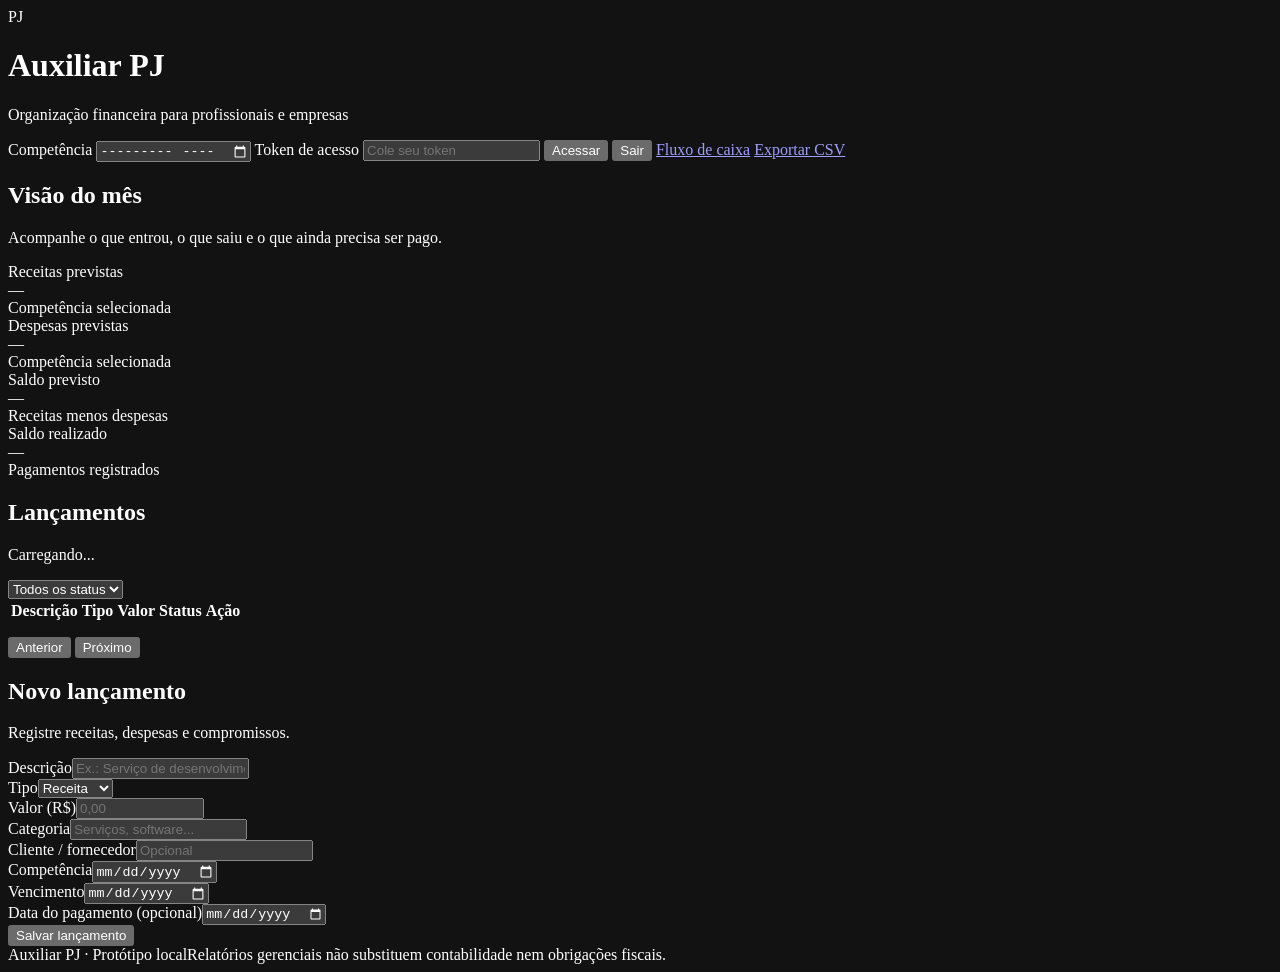
==== commit 5309b675: "feat(ui): criar painel de fluxo de caixa e vencimentos" ====
--- a/ControladorGastos/wwwroot/index.html
+++ b/ControladorGastos/wwwroot/index.html
@@ -20,6 +20,7 @@
         <input id="access-token" type="password" autocomplete="off" placeholder="Cole seu token" aria-label="Token de acesso" />
         <button id="authorize" class="btn small" type="button">Acessar</button>
         <button id="logout" class="btn small ghost" type="button">Sair</button>
+        <a class="btn ghost" href="/financeiro.html">Fluxo de caixa</a>
         <a class="btn ghost" id="exportar" href="/api/pj/exportar.csv">Exportar CSV</a>
       </div>
     </header>
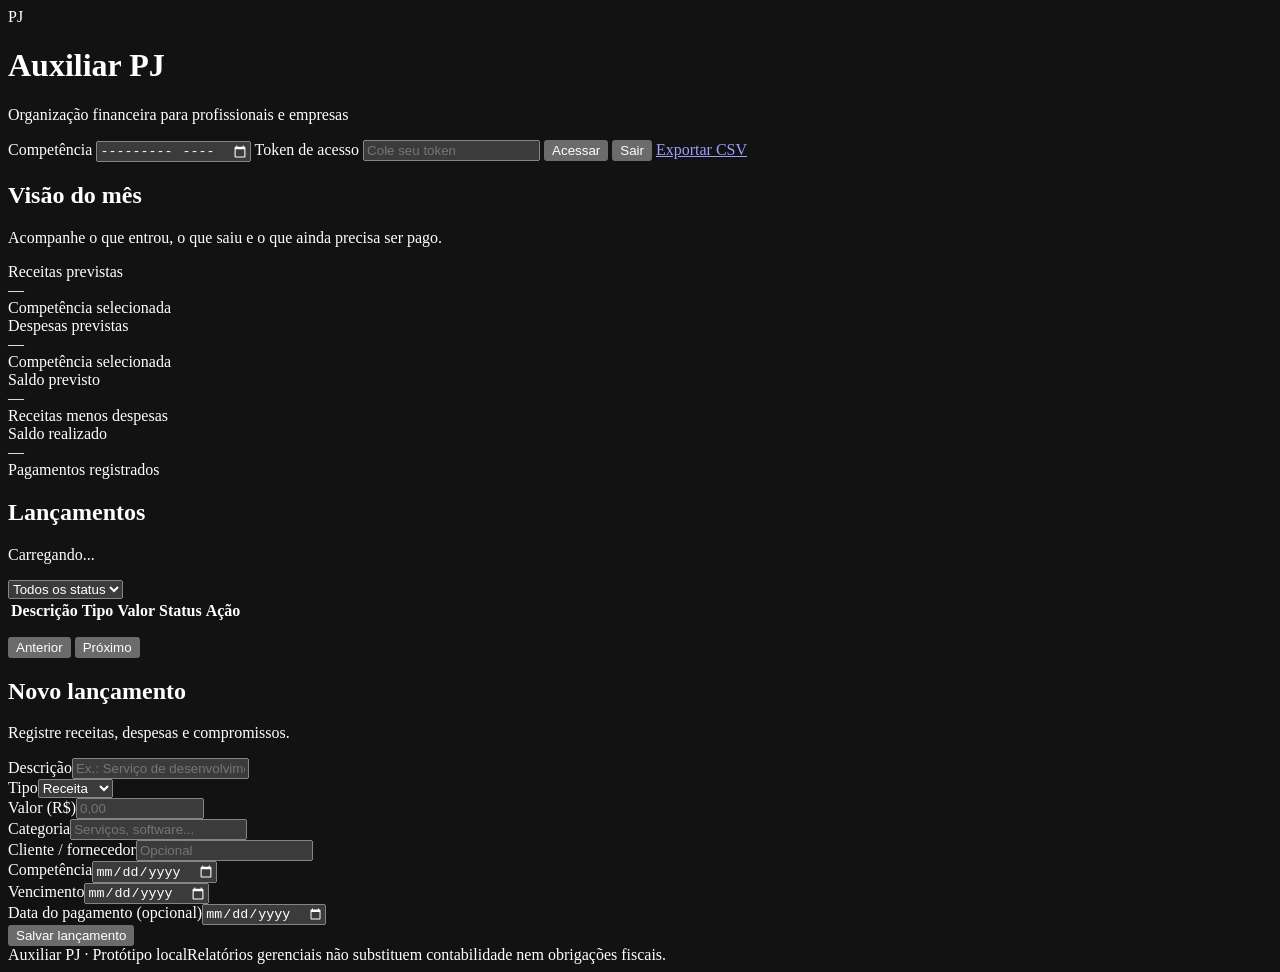
==== commit 1a32afea: "Permite duplicar lançamentos no painel PJ" ====
--- a/ControladorGastos/wwwroot/index.html
+++ b/ControladorGastos/wwwroot/index.html
@@ -20,7 +20,6 @@
         <input id="access-token" type="password" autocomplete="off" placeholder="Cole seu token" aria-label="Token de acesso" />
         <button id="authorize" class="btn small" type="button">Acessar</button>
         <button id="logout" class="btn small ghost" type="button">Sair</button>
-        <a class="btn ghost" href="/financeiro.html">Fluxo de caixa</a>
         <a class="btn ghost" id="exportar" href="/api/pj/exportar.csv">Exportar CSV</a>
       </div>
     </header>
@@ -68,7 +67,7 @@
           <div class="field"><label for="competencia">Competência</label><input id="competencia" type="date" required /></div>
           <div class="field"><label for="vencimento">Vencimento</label><input id="vencimento" type="date" /></div>
           <div class="field full"><label for="pagamento">Data do pagamento (opcional)</label><input id="pagamento" type="date" /></div>
-          <div class="form-actions full"><button id="cancel-edit" class="btn ghost" type="button" hidden>Cancelar edição</button><button id="save" class="btn primary" type="submit">Salvar lançamento</button></div>
+          <div class="form-actions full"><button id="cancel-edit" class="btn ghost" type="button" hidden>Cancelar</button><button id="save" class="btn primary" type="submit">Salvar lançamento</button></div>
         </form>
         <div id="notice" class="notice" role="status" aria-live="polite"></div>
       </article>
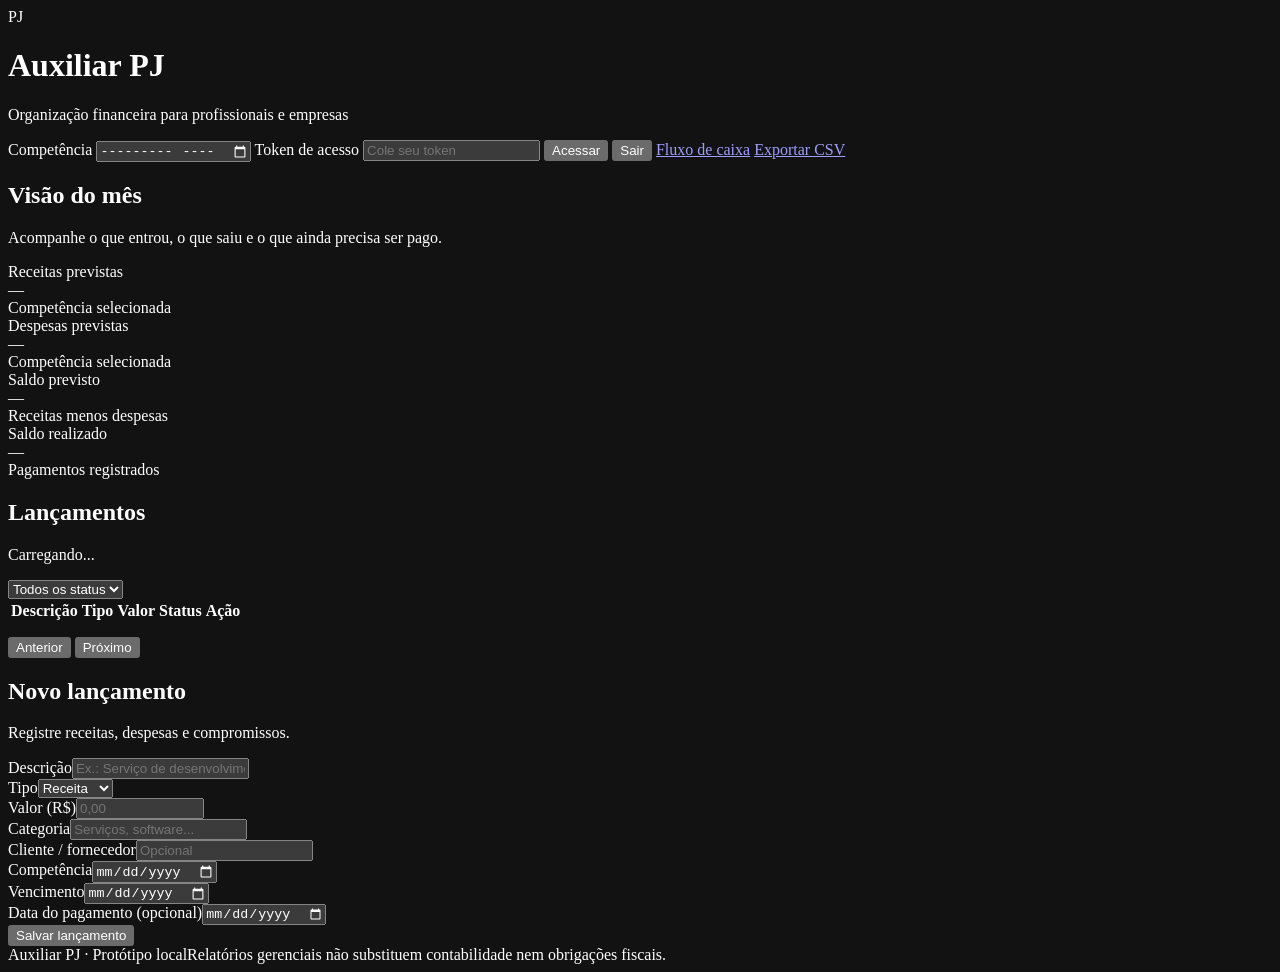
==== commit fa475297: "Merge 416e72074c67261f680c37643148bc360d69814f into 7dbc690009d31c37565e11ab7a389047e85e8a2c" ====
--- a/ControladorGastos/wwwroot/index.html
+++ b/ControladorGastos/wwwroot/index.html
@@ -20,6 +20,7 @@
         <input id="access-token" type="password" autocomplete="off" placeholder="Cole seu token" aria-label="Token de acesso" />
         <button id="authorize" class="btn small" type="button">Acessar</button>
         <button id="logout" class="btn small ghost" type="button">Sair</button>
+        <a class="btn ghost" href="/financeiro.html">Fluxo de caixa</a>
         <a class="btn ghost" id="exportar" href="/api/pj/exportar.csv">Exportar CSV</a>
       </div>
     </header>
@@ -67,7 +68,7 @@
           <div class="field"><label for="competencia">Competência</label><input id="competencia" type="date" required /></div>
           <div class="field"><label for="vencimento">Vencimento</label><input id="vencimento" type="date" /></div>
           <div class="field full"><label for="pagamento">Data do pagamento (opcional)</label><input id="pagamento" type="date" /></div>
-          <div class="form-actions full"><button id="cancel-edit" class="btn ghost" type="button" hidden>Cancelar</button><button id="save" class="btn primary" type="submit">Salvar lançamento</button></div>
+          <div class="form-actions full"><button id="cancel-edit" class="btn ghost" type="button" hidden>Cancelar edição</button><button id="save" class="btn primary" type="submit">Salvar lançamento</button></div>
         </form>
         <div id="notice" class="notice" role="status" aria-live="polite"></div>
       </article>
